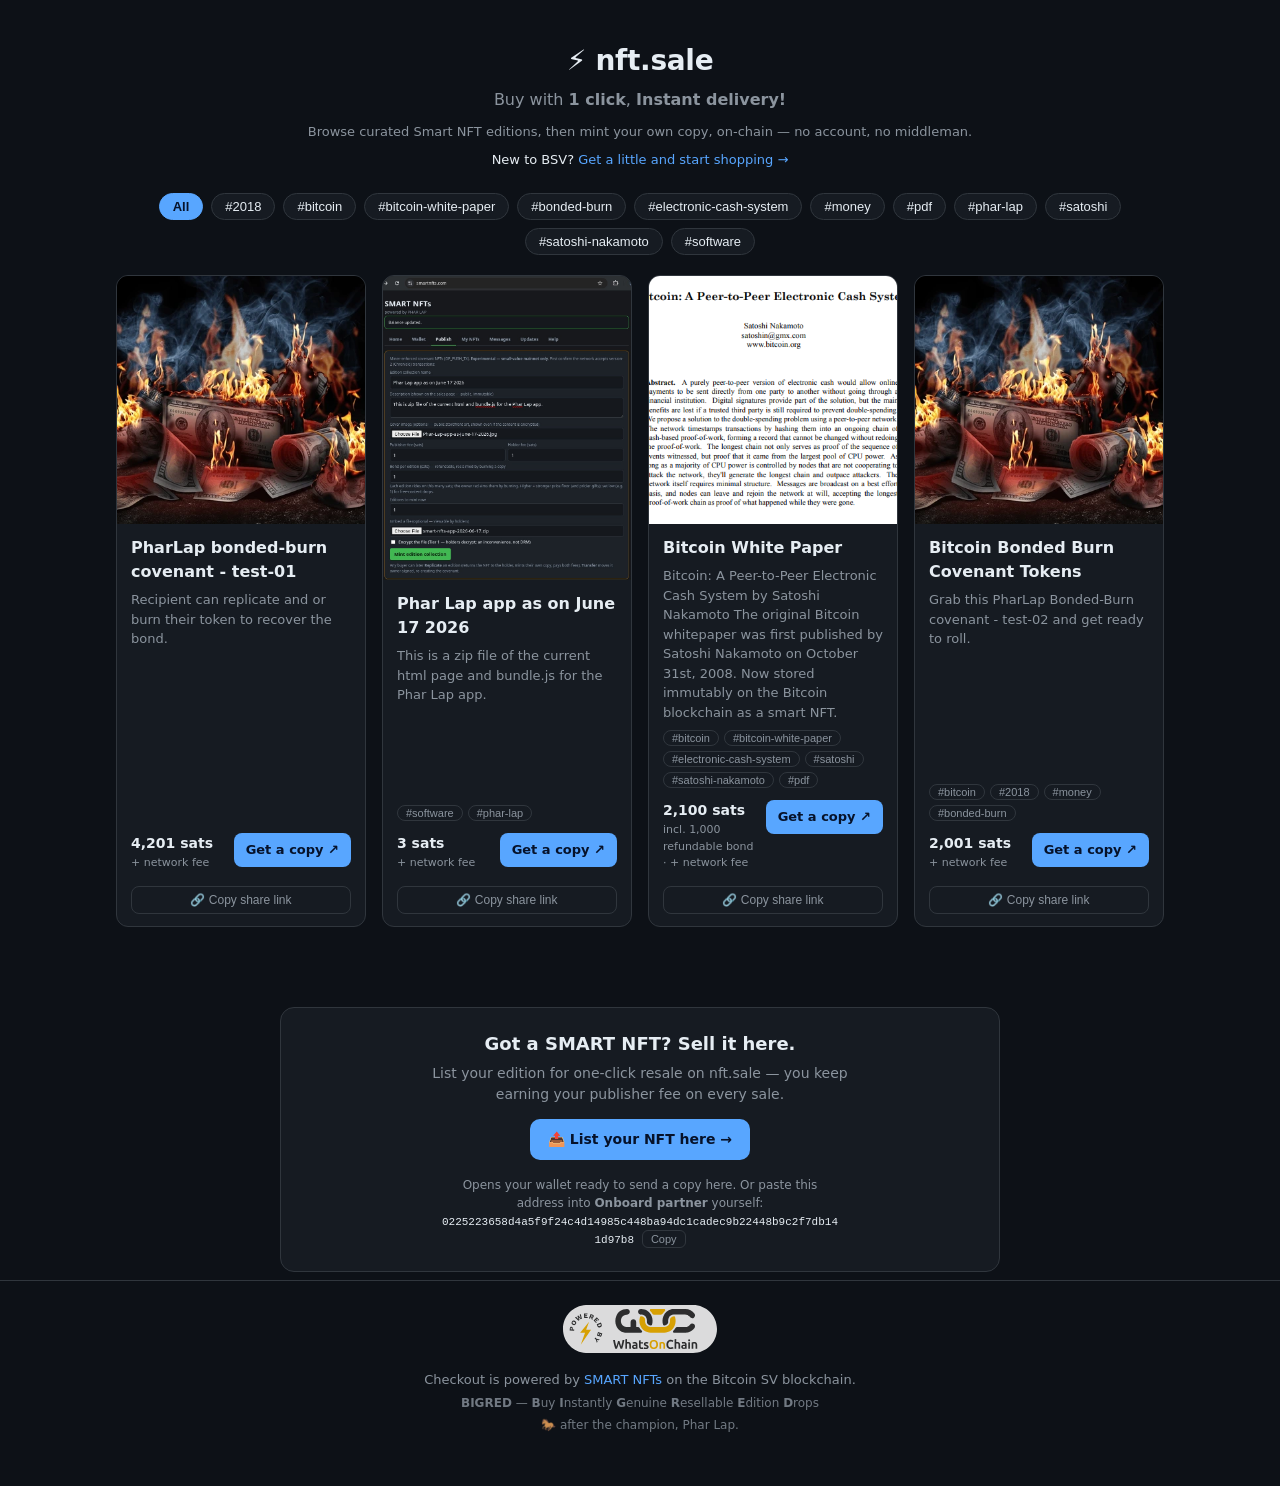
==== index.html @ ea32b281 "nft.sale: Open Graph / Twitter Card previews on share links Short-link redirect pages now carry OG +" ====
<!doctype html>
<html lang="en">
<head>
  <meta charset="utf-8" />
  <meta name="viewport" content="width=device-width, initial-scale=1" />
  <title>nft.sale — the SMART NFT sales ring</title>
  <meta name="description" content="The SMART NFT sales ring — buy your own copy of curated editions in one click, on-chain." />
  <meta property="og:type" content="website" />
  <meta property="og:site_name" content="nft.sale" />
  <meta property="og:title" content="nft.sale — the SMART NFT sales ring" />
  <meta property="og:description" content="Buy your own copy of curated SMART NFT editions in one click, on-chain — no account, no middleman." />
  <meta property="og:url" content="https://nft.sale/" />
  <meta name="twitter:card" content="summary" />
  <meta name="twitter:title" content="nft.sale — the SMART NFT sales ring" />
  <meta name="twitter:description" content="Buy your own copy of curated SMART NFT editions in one click, on-chain." />
  <link rel="stylesheet" href="style.css" />
</head>
<body>
  <header class="site-head">
    <h1 class="brand">⚡ nft.sale</h1>
    <p class="tagline">Buy with <b>1 click</b>, <b>Instant delivery!</b></p>
    <p class="howto">Browse curated Smart NFT editions, then mint your own copy, on-chain — no account, no middleman.</p>
    <p class="fund" id="fund" hidden>New to BSV? <a target="_blank" rel="noopener">Get a little and start shopping →</a></p>
  </header>

  <main>
    <nav id="filters" class="filters" aria-label="Categories"></nav>
    <section id="grid" class="grid"><p class="empty">Loading listings…</p></section>
  </main>

  <section class="sell" id="sell" hidden>
    <h2>Got a SMART NFT? Sell it here.</h2>
    <p>List your edition for one-click resale on nft.sale — you keep earning your publisher fee on every sale.</p>
    <a class="sell-cta" id="sellLink" target="_blank" rel="noopener">📤 List your NFT here →</a>
    <p class="sell-key">Opens your wallet ready to send a copy here. Or paste this address into <b>Onboard partner</b> yourself:<br>
      <code id="sellPub"></code> <button id="sellCopy" class="sell-copy">Copy</button></p>
  </section>

  <footer class="site-foot">
    <a href="https://whatsonchain.com" target="_blank" rel="noopener" aria-label="Powered by WhatsOnChain">
      <img src="brand/powered-by-whatsonchain-white.svg" alt="Powered by WhatsOnChain" class="woc-badge" />
    </a>
    <p>Checkout is powered by <a href="https://smartnfts.com" target="_blank" rel="noopener">SMART NFTs</a> on the Bitcoin SV blockchain.</p>
    <p class="flavour"><b>BIGRED</b> — <b>B</b>uy <b>I</b>nstantly <b>G</b>enuine <b>R</b>esellable <b>E</b>dition <b>D</b>rops</p>
    <p class="flavour">🐎 after the champion, Phar Lap.</p>
  </footer>

  <script src="app.js"></script>
</body>
</html>
---- style.css ----
:root {
  --bg: #0d1117; --panel: #161b22; --line: #30363d; --fg: #e6edf3; --muted: #8b949e; --accent: #58a6ff;
}
* { box-sizing: border-box; }
body {
  margin: 0; background: var(--bg); color: var(--fg);
  font: 16px/1.5 system-ui, -apple-system, Segoe UI, Roboto, sans-serif;
}
a { color: var(--accent); text-decoration: none; }

.site-head { text-align: center; padding: 40px 16px 24px; }
.brand { margin: 0; font-size: 28px; letter-spacing: -0.3px; }
.tagline { margin: 6px 0 0; color: var(--muted); }
.howto { margin: 10px 0 0; color: var(--muted); font-size: 13px; }
.fund { margin: 8px 0 0; font-size: 13px; }

main { max-width: 1080px; margin: 0 auto; padding: 0 16px 48px; }
/* Category filter bar */
.filters { display: flex; flex-wrap: wrap; gap: 8px; justify-content: center; margin: 0 0 20px; }
.filters:empty { display: none; }
.chip {
  background: var(--panel); color: var(--fg); border: 1px solid var(--line); border-radius: 999px;
  padding: 5px 13px; font-size: 13px; cursor: pointer;
}
.chip:hover { border-color: var(--accent); }
.chip.active { background: var(--accent); color: #06122a; border-color: var(--accent); font-weight: 600; }

.grid { display: grid; grid-template-columns: repeat(auto-fill, minmax(240px, 1fr)); gap: 16px; }
/* Per-card tags */
.card .tags { display: flex; flex-wrap: wrap; gap: 5px; margin: 2px 0 0; }
.card .tag { background: transparent; color: var(--muted); border: 1px solid var(--line); border-radius: 999px; padding: 1px 8px; font-size: 11px; cursor: pointer; }
.card .tag:hover { color: var(--accent); border-color: var(--accent); }
.empty { color: var(--muted); text-align: center; grid-column: 1 / -1; padding: 40px 0; }
.empty code { background: var(--panel); border: 1px solid var(--line); border-radius: 5px; padding: 1px 5px; }

.card { background: var(--panel); border: 1px solid var(--line); border-radius: 12px; overflow: hidden; display: flex; flex-direction: column; }
.card .cover { display: block; aspect-ratio: 1 / 1; background: #0b0e13; }
.card .cover img { width: 100%; height: 100%; object-fit: cover; display: block; }
.card .body { padding: 12px 14px; display: flex; flex-direction: column; gap: 6px; flex: 1; }
.card h2 { margin: 0; font-size: 16px; }
.card .desc { margin: 0; color: var(--muted); font-size: 13px; flex: 1; }
.card .row { display: flex; align-items: flex-start; justify-content: space-between; gap: 8px; margin-top: 6px; }
.card .price { font-weight: 600; font-size: 14px; }
.card .price .sub { display: block; color: var(--muted); font-weight: 400; font-size: 11px; margin-top: 1px; }
.card .buy {
  background: var(--accent); color: #06122a; font-weight: 600; font-size: 13px;
  padding: 7px 12px; border-radius: 8px; white-space: nowrap;
}
.card .copylink {
  margin-top: 8px; width: 100%; background: transparent; color: var(--muted);
  border: 1px solid var(--line); border-radius: 8px; padding: 6px 10px;
  font-size: 12px; cursor: pointer; transition: border-color .15s, color .15s;
}
.card .copylink:hover { border-color: var(--accent); color: var(--fg); }
.card .copylink.ok { color: #3fb950; border-color: #3fb950; }

.sell {
  max-width: 720px; margin: 32px auto 8px; padding: 22px 18px; text-align: center;
  background: var(--panel); border: 1px solid var(--line); border-radius: 14px;
}
.sell h2 { margin: 0 0 6px; font-size: 18px; }
.sell p { margin: 0 auto; color: var(--muted); font-size: 14px; max-width: 52ch; }
.sell-cta {
  display: inline-block; margin: 14px 0 4px; background: var(--accent); color: #06122a;
  font-weight: 600; font-size: 14px; padding: 10px 18px; border-radius: 10px;
}
.sell-key { font-size: 12px !important; margin-top: 12px !important; }
.sell-key code { word-break: break-all; color: var(--fg); font-size: 11px; }
.sell-copy {
  background: transparent; color: var(--muted); border: 1px solid var(--line);
  border-radius: 6px; padding: 2px 8px; font-size: 11px; cursor: pointer; margin-left: 4px;
}
.sell-copy:hover { border-color: var(--accent); color: var(--fg); }

.site-foot { text-align: center; color: var(--muted); font-size: 13px; padding: 24px 16px 48px; border-top: 1px solid var(--line); }
.scroll-sentinel { height: 1px; width: 100%; }
.woc-badge { height: 48px; width: auto; opacity: .85; margin-bottom: 8px; }
.woc-badge:hover { opacity: 1; }
.site-foot p { margin: 4px 0; }
.site-foot .flavour { font-size: 12px; opacity: 0.8; }
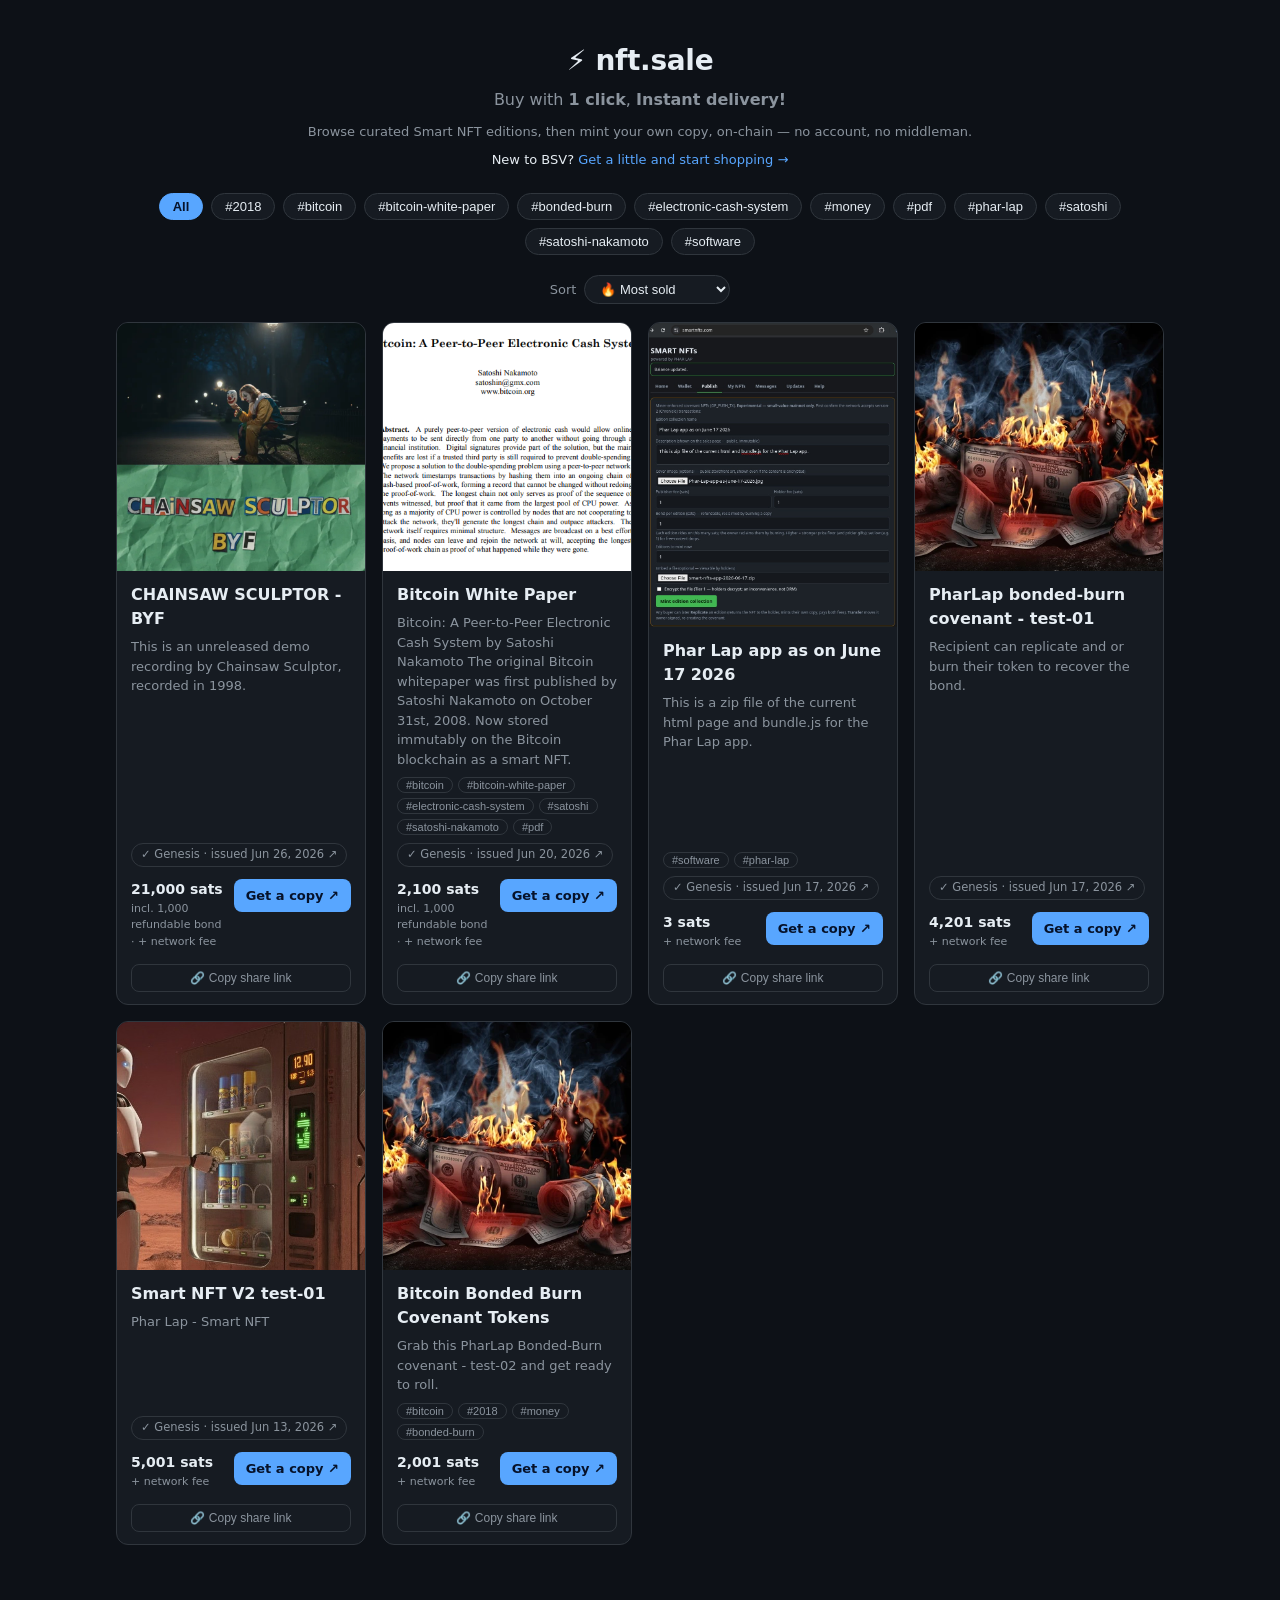
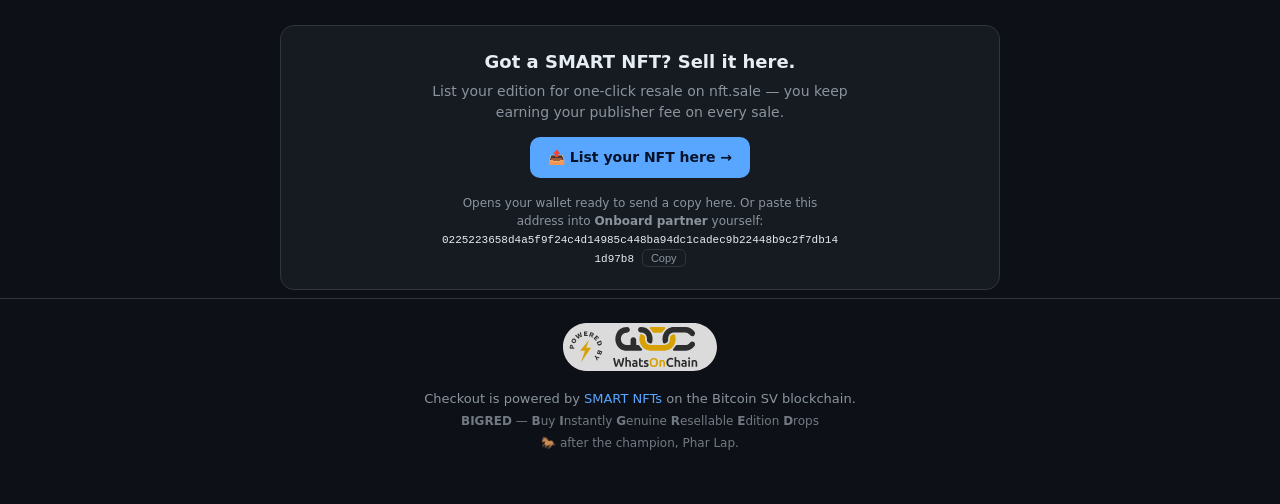
==== commit 4723a20d: "Sales: per-listing 'sold' badge + sort-by-sales Each card shows a 🔥 N-sold pill (copies bought throu" ====
--- a/index.html
+++ b/index.html
@@ -10,9 +10,13 @@
   <meta property="og:title" content="nft.sale — the SMART NFT sales ring" />
   <meta property="og:description" content="Buy your own copy of curated SMART NFT editions in one click, on-chain — no account, no middleman." />
   <meta property="og:url" content="https://nft.sale/" />
-  <meta name="twitter:card" content="summary" />
+  <meta property="og:image" content="https://nft.sale/brand/og-banner.jpg" />
+  <meta property="og:image:width" content="1344" />
+  <meta property="og:image:height" content="768" />
+  <meta name="twitter:card" content="summary_large_image" />
   <meta name="twitter:title" content="nft.sale — the SMART NFT sales ring" />
   <meta name="twitter:description" content="Buy your own copy of curated SMART NFT editions in one click, on-chain." />
+  <meta name="twitter:image" content="https://nft.sale/brand/og-banner.jpg" />
   <link rel="stylesheet" href="style.css" />
 </head>
 <body>
@@ -25,6 +29,15 @@
 
   <main>
     <nav id="filters" class="filters" aria-label="Categories"></nav>
+    <div class="sortbar" id="sortbar" hidden>
+      <label for="sort">Sort</label>
+      <select id="sort">
+        <option value="sold">🔥 Most sold</option>
+        <option value="new">🆕 Newest</option>
+        <option value="price-asc">Price: low → high</option>
+        <option value="price-desc">Price: high → low</option>
+      </select>
+    </div>
     <section id="grid" class="grid"><p class="empty">Loading listings…</p></section>
   </main>
 
--- a/style.css
+++ b/style.css
@@ -30,6 +30,17 @@
 .card .tags { display: flex; flex-wrap: wrap; gap: 5px; margin: 2px 0 0; }
 .card .tag { background: transparent; color: var(--muted); border: 1px solid var(--line); border-radius: 999px; padding: 1px 8px; font-size: 11px; cursor: pointer; }
 .card .tag:hover { color: var(--accent); border-color: var(--accent); }
+/* Validated-genesis badge — a small pill showing the verified genesis + issue date, linking to WhatsOnChain. */
+.card .genesis { color: var(--muted); font-size: 11.5px; border: 1px solid var(--line); border-radius: 999px; padding: 1px 9px; line-height: 1.7; white-space: nowrap; }
+.card .genesis:hover { color: #3fb950; border-color: #3fb950; }
+/* Badge row — validated-genesis + "sold" pills together. */
+.card .badges { display: flex; flex-wrap: wrap; gap: 6px; align-items: center; margin: 2px 0 0; }
+.card .sold { color: #ff8c42; font-size: 11.5px; font-weight: 600; border: 1px solid rgba(255, 140, 66, .5); border-radius: 999px; padding: 1px 9px; line-height: 1.7; white-space: nowrap; }
+/* Sort control (Most sold / Newest / Price) between the category filters and the grid. */
+.sortbar { display: flex; justify-content: center; align-items: center; gap: 8px; margin: 0 0 18px; color: var(--muted); font-size: 13px; }
+.sortbar[hidden] { display: none; }
+.sortbar select { background: var(--panel); color: var(--fg); border: 1px solid var(--line); border-radius: 999px; padding: 5px 11px; font-size: 13px; cursor: pointer; }
+.sortbar select:hover { border-color: var(--accent); }
 .empty { color: var(--muted); text-align: center; grid-column: 1 / -1; padding: 40px 0; }
 .empty code { background: var(--panel); border: 1px solid var(--line); border-radius: 5px; padding: 1px 5px; }
 
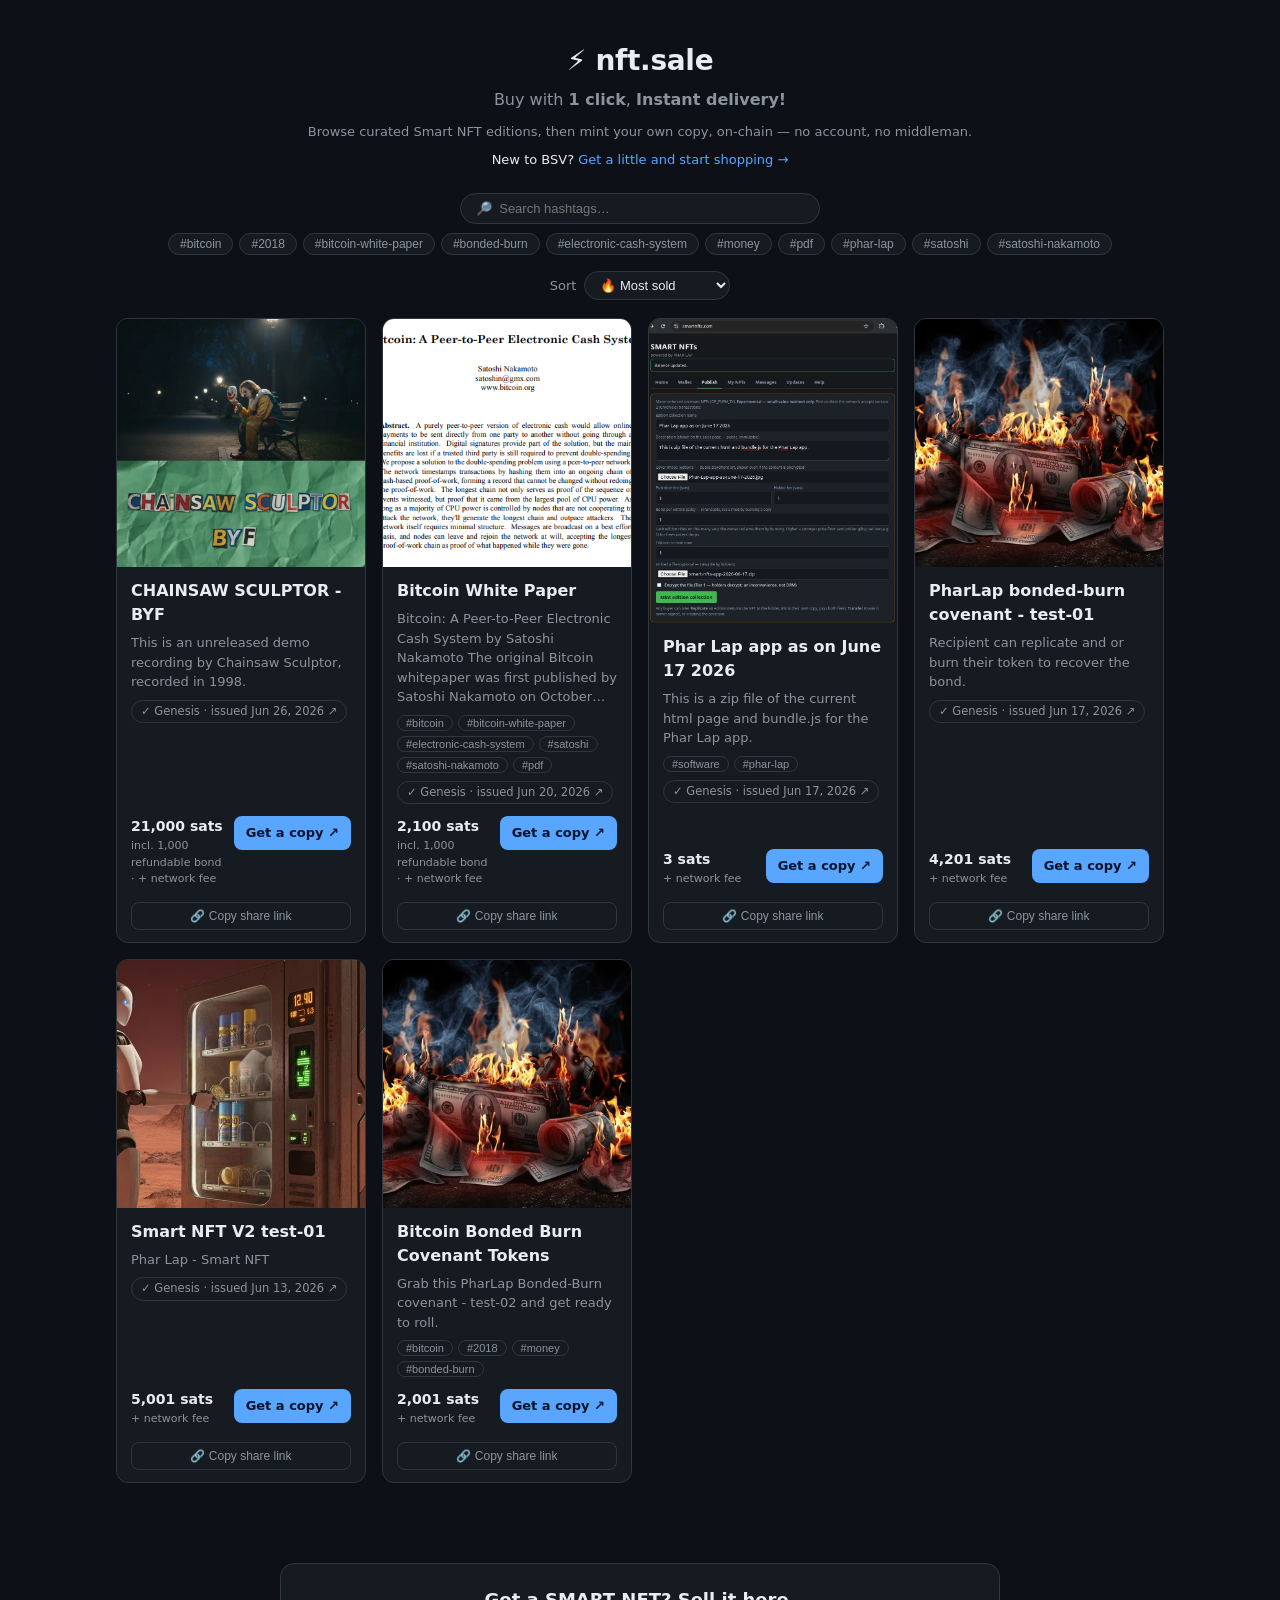
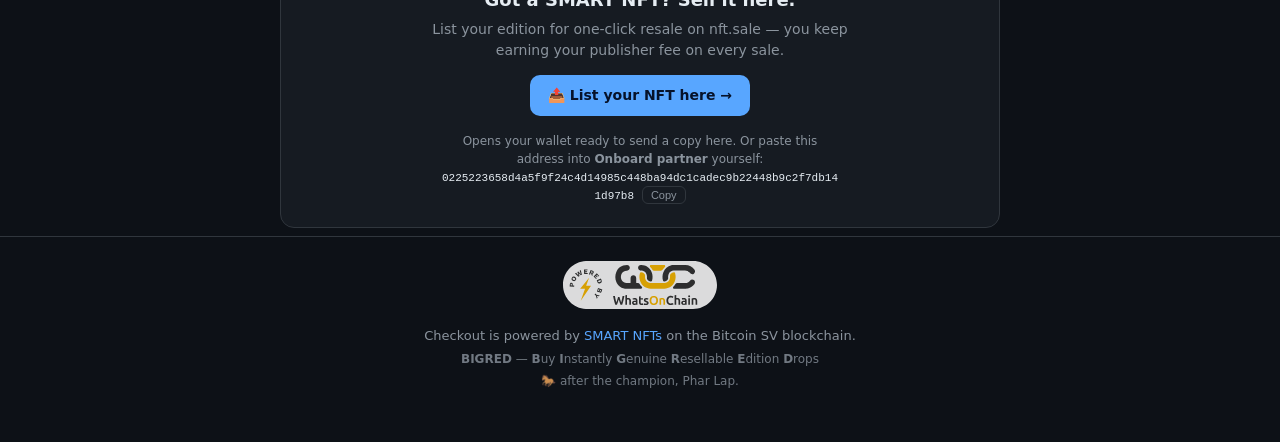
==== commit 31792c71: "Listings: clamp descriptions + category chips + hashtag search - Clamp card descriptions to ~5 lines" ====
--- a/index.html
+++ b/index.html
@@ -28,7 +28,11 @@
   </header>
 
   <main>
-    <nav id="filters" class="filters" aria-label="Categories"></nav>
+    <nav id="cats" class="cats" aria-label="Categories"></nav>
+    <div class="tagbar" id="tagbar" hidden>
+      <input id="tagSearch" class="tag-search" type="search" placeholder="🔎  Search hashtags…" autocomplete="off" aria-label="Search hashtags" />
+      <nav id="poptags" class="poptags" aria-label="Popular hashtags"></nav>
+    </div>
     <div class="sortbar" id="sortbar" hidden>
       <label for="sort">Sort</label>
       <select id="sort">
--- a/style.css
+++ b/style.css
@@ -15,15 +15,30 @@
 .fund { margin: 8px 0 0; font-size: 13px; }
 
 main { max-width: 1080px; margin: 0 auto; padding: 0 16px 48px; }
-/* Category filter bar */
-.filters { display: flex; flex-wrap: wrap; gap: 8px; justify-content: center; margin: 0 0 20px; }
-.filters:empty { display: none; }
+/* Content-type category bar (Audio / Images / … — only shown when ≥2 categories exist) */
+.cats { display: flex; flex-wrap: wrap; gap: 8px; justify-content: center; margin: 0 0 14px; }
+.cats:empty { display: none; }
 .chip {
   background: var(--panel); color: var(--fg); border: 1px solid var(--line); border-radius: 999px;
   padding: 5px 13px; font-size: 13px; cursor: pointer;
 }
 .chip:hover { border-color: var(--accent); }
 .chip.active { background: var(--accent); color: #06122a; border-color: var(--accent); font-weight: 600; }
+.chip .n { opacity: .6; font-weight: 400; margin-left: 4px; }
+.chip.active .n { opacity: .75; }
+/* Hashtag search + "popular hashtags" chips */
+.tagbar { display: flex; flex-direction: column; align-items: center; gap: 9px; margin: 0 0 16px; }
+.tagbar[hidden] { display: none; }
+.tag-search {
+  width: min(360px, 90%); background: var(--panel); color: var(--fg); border: 1px solid var(--line);
+  border-radius: 999px; padding: 7px 15px; font-size: 13px;
+}
+.tag-search:focus { outline: none; border-color: var(--accent); }
+.poptags { display: flex; flex-wrap: wrap; gap: 6px; justify-content: center; }
+.poptags:empty { display: none; }
+.poptags .chip { font-size: 12px; padding: 3px 11px; color: var(--muted); }
+.poptags .chip:hover { color: var(--fg); }
+.poptags .chip.active { color: #06122a; }
 
 .grid { display: grid; grid-template-columns: repeat(auto-fill, minmax(240px, 1fr)); gap: 16px; }
 /* Per-card tags */
@@ -49,8 +64,15 @@
 .card .cover img { width: 100%; height: 100%; object-fit: cover; display: block; }
 .card .body { padding: 12px 14px; display: flex; flex-direction: column; gap: 6px; flex: 1; }
 .card h2 { margin: 0; font-size: 16px; }
-.card .desc { margin: 0; color: var(--muted); font-size: 13px; flex: 1; }
-.card .row { display: flex; align-items: flex-start; justify-content: space-between; gap: 8px; margin-top: 6px; }
+/* Clamp long descriptions to ~5 lines so every card is a uniform height (the full text lives on the listing
+   page). The price row is pinned to the card bottom via margin-top:auto below, so short + long descriptions
+   still line their prices up. */
+.card .desc {
+  margin: 0; color: var(--muted); font-size: 13px;
+  display: -webkit-box; -webkit-box-orient: vertical; -webkit-line-clamp: 5; line-clamp: 5;
+  overflow: hidden; text-overflow: ellipsis;
+}
+.card .row { display: flex; align-items: flex-start; justify-content: space-between; gap: 8px; margin-top: auto; padding-top: 6px; }
 .card .price { font-weight: 600; font-size: 14px; }
 .card .price .sub { display: block; color: var(--muted); font-weight: 400; font-size: 11px; margin-top: 1px; }
 .card .buy {
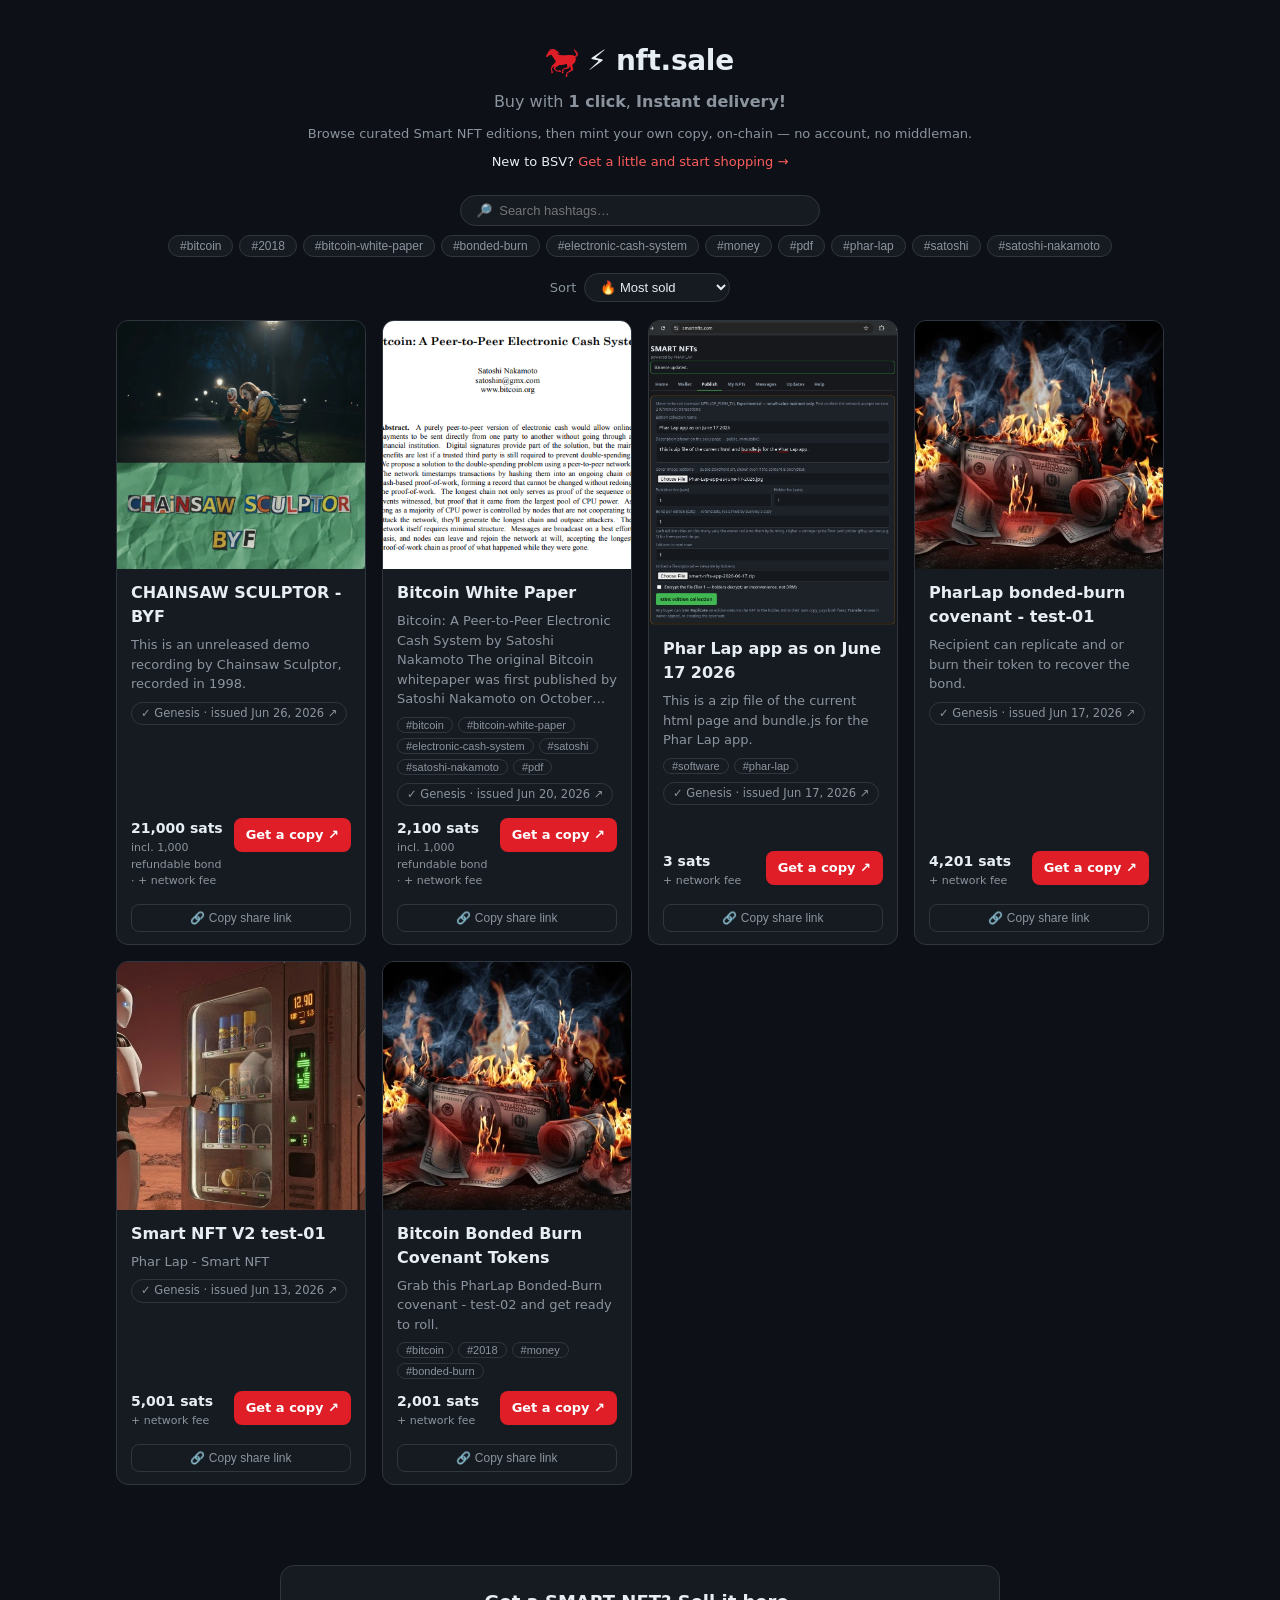
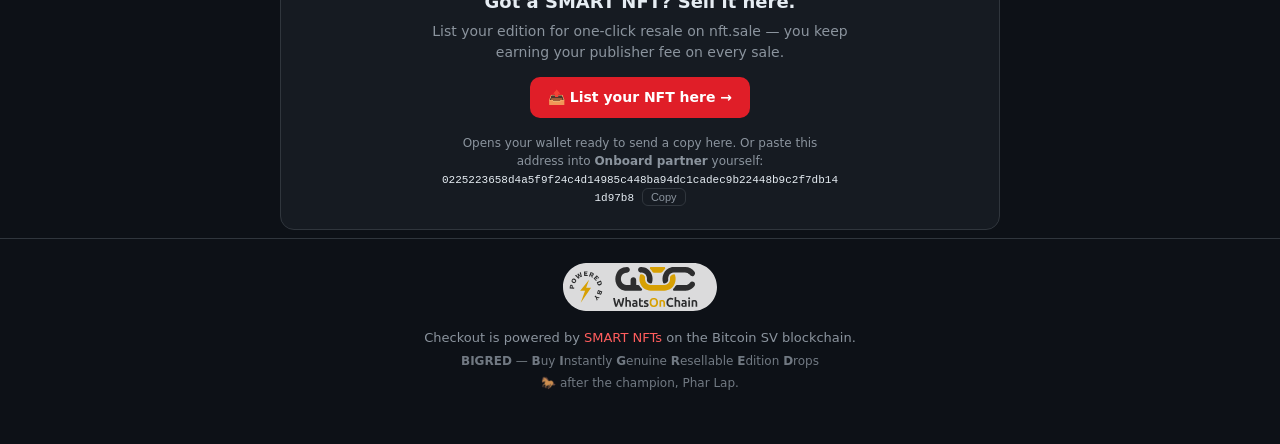
==== commit 624be439: "Brand: red 'BigRed' accent + red-horse logo (with lightning) in header - Shift the UI accent from bl" ====
--- a/index.html
+++ b/index.html
@@ -5,6 +5,7 @@
   <meta name="viewport" content="width=device-width, initial-scale=1" />
   <title>nft.sale — the SMART NFT sales ring</title>
   <meta name="description" content="The SMART NFT sales ring — buy your own copy of curated editions in one click, on-chain." />
+  <link rel="icon" type="image/svg+xml" href="brand/favicon.svg" />
   <meta property="og:type" content="website" />
   <meta property="og:site_name" content="nft.sale" />
   <meta property="og:title" content="nft.sale — the SMART NFT sales ring" />
@@ -21,7 +22,7 @@
 </head>
 <body>
   <header class="site-head">
-    <h1 class="brand">⚡ nft.sale</h1>
+    <h1 class="brand"><img class="brand-horse" src="brand/favicon.svg" alt="" />⚡ nft.sale</h1>
     <p class="tagline">Buy with <b>1 click</b>, <b>Instant delivery!</b></p>
     <p class="howto">Browse curated Smart NFT editions, then mint your own copy, on-chain — no account, no middleman.</p>
     <p class="fund" id="fund" hidden>New to BSV? <a target="_blank" rel="noopener">Get a little and start shopping →</a></p>
--- a/style.css
+++ b/style.css
@@ -1,15 +1,19 @@
 :root {
-  --bg: #0d1117; --panel: #161b22; --line: #30363d; --fg: #e6edf3; --muted: #8b949e; --accent: #58a6ff;
+  --bg: #0d1117; --panel: #161b22; --line: #30363d; --fg: #e6edf3; --muted: #8b949e;
+  /* BigRed accent: deep-red FILLS (--accent) carry white text (--accent-fg); a brighter red (--link) is used
+     for text + borders on the dark background, where the deep red alone would be too low-contrast. */
+  --accent: #e01e28; --accent-fg: #ffffff; --link: #ff5d5d;
 }
 * { box-sizing: border-box; }
 body {
   margin: 0; background: var(--bg); color: var(--fg);
   font: 16px/1.5 system-ui, -apple-system, Segoe UI, Roboto, sans-serif;
 }
-a { color: var(--accent); text-decoration: none; }
+a { color: var(--link); text-decoration: none; }
 
 .site-head { text-align: center; padding: 40px 16px 24px; }
-.brand { margin: 0; font-size: 28px; letter-spacing: -0.3px; }
+.brand { margin: 0; font-size: 28px; letter-spacing: -0.3px; display: inline-flex; align-items: center; gap: 9px; }
+.brand-horse { height: 32px; width: auto; }
 .tagline { margin: 6px 0 0; color: var(--muted); }
 .howto { margin: 10px 0 0; color: var(--muted); font-size: 13px; }
 .fund { margin: 8px 0 0; font-size: 13px; }
@@ -22,10 +26,10 @@
   background: var(--panel); color: var(--fg); border: 1px solid var(--line); border-radius: 999px;
   padding: 5px 13px; font-size: 13px; cursor: pointer;
 }
-.chip:hover { border-color: var(--accent); }
-.chip.active { background: var(--accent); color: #06122a; border-color: var(--accent); font-weight: 600; }
+.chip:hover { border-color: var(--link); }
+.chip.active { background: var(--accent); color: var(--accent-fg); border-color: var(--accent); font-weight: 600; }
 .chip .n { opacity: .6; font-weight: 400; margin-left: 4px; }
-.chip.active .n { opacity: .75; }
+.chip.active .n { opacity: .85; }
 /* Hashtag search + "popular hashtags" chips */
 .tagbar { display: flex; flex-direction: column; align-items: center; gap: 9px; margin: 0 0 16px; }
 .tagbar[hidden] { display: none; }
@@ -33,18 +37,18 @@
   width: min(360px, 90%); background: var(--panel); color: var(--fg); border: 1px solid var(--line);
   border-radius: 999px; padding: 7px 15px; font-size: 13px;
 }
-.tag-search:focus { outline: none; border-color: var(--accent); }
+.tag-search:focus { outline: none; border-color: var(--link); }
 .poptags { display: flex; flex-wrap: wrap; gap: 6px; justify-content: center; }
 .poptags:empty { display: none; }
 .poptags .chip { font-size: 12px; padding: 3px 11px; color: var(--muted); }
 .poptags .chip:hover { color: var(--fg); }
-.poptags .chip.active { color: #06122a; }
+.poptags .chip.active { color: var(--accent-fg); }
 
 .grid { display: grid; grid-template-columns: repeat(auto-fill, minmax(240px, 1fr)); gap: 16px; }
 /* Per-card tags */
 .card .tags { display: flex; flex-wrap: wrap; gap: 5px; margin: 2px 0 0; }
 .card .tag { background: transparent; color: var(--muted); border: 1px solid var(--line); border-radius: 999px; padding: 1px 8px; font-size: 11px; cursor: pointer; }
-.card .tag:hover { color: var(--accent); border-color: var(--accent); }
+.card .tag:hover { color: var(--link); border-color: var(--link); }
 /* Validated-genesis badge — a small pill showing the verified genesis + issue date, linking to WhatsOnChain. */
 .card .genesis { color: var(--muted); font-size: 11.5px; border: 1px solid var(--line); border-radius: 999px; padding: 1px 9px; line-height: 1.7; white-space: nowrap; }
 .card .genesis:hover { color: #3fb950; border-color: #3fb950; }
@@ -55,7 +59,7 @@
 .sortbar { display: flex; justify-content: center; align-items: center; gap: 8px; margin: 0 0 18px; color: var(--muted); font-size: 13px; }
 .sortbar[hidden] { display: none; }
 .sortbar select { background: var(--panel); color: var(--fg); border: 1px solid var(--line); border-radius: 999px; padding: 5px 11px; font-size: 13px; cursor: pointer; }
-.sortbar select:hover { border-color: var(--accent); }
+.sortbar select:hover { border-color: var(--link); }
 .empty { color: var(--muted); text-align: center; grid-column: 1 / -1; padding: 40px 0; }
 .empty code { background: var(--panel); border: 1px solid var(--line); border-radius: 5px; padding: 1px 5px; }
 
@@ -76,7 +80,7 @@
 .card .price { font-weight: 600; font-size: 14px; }
 .card .price .sub { display: block; color: var(--muted); font-weight: 400; font-size: 11px; margin-top: 1px; }
 .card .buy {
-  background: var(--accent); color: #06122a; font-weight: 600; font-size: 13px;
+  background: var(--accent); color: var(--accent-fg); font-weight: 600; font-size: 13px;
   padding: 7px 12px; border-radius: 8px; white-space: nowrap;
 }
 .card .copylink {
@@ -84,7 +88,7 @@
   border: 1px solid var(--line); border-radius: 8px; padding: 6px 10px;
   font-size: 12px; cursor: pointer; transition: border-color .15s, color .15s;
 }
-.card .copylink:hover { border-color: var(--accent); color: var(--fg); }
+.card .copylink:hover { border-color: var(--link); color: var(--fg); }
 .card .copylink.ok { color: #3fb950; border-color: #3fb950; }
 
 .sell {
@@ -94,7 +98,7 @@
 .sell h2 { margin: 0 0 6px; font-size: 18px; }
 .sell p { margin: 0 auto; color: var(--muted); font-size: 14px; max-width: 52ch; }
 .sell-cta {
-  display: inline-block; margin: 14px 0 4px; background: var(--accent); color: #06122a;
+  display: inline-block; margin: 14px 0 4px; background: var(--accent); color: var(--accent-fg);
   font-weight: 600; font-size: 14px; padding: 10px 18px; border-radius: 10px;
 }
 .sell-key { font-size: 12px !important; margin-top: 12px !important; }
@@ -103,7 +107,7 @@
   background: transparent; color: var(--muted); border: 1px solid var(--line);
   border-radius: 6px; padding: 2px 8px; font-size: 11px; cursor: pointer; margin-left: 4px;
 }
-.sell-copy:hover { border-color: var(--accent); color: var(--fg); }
+.sell-copy:hover { border-color: var(--link); color: var(--fg); }
 
 .site-foot { text-align: center; color: var(--muted); font-size: 13px; padding: 24px 16px 48px; border-top: 1px solid var(--line); }
 .scroll-sentinel { height: 1px; width: 100%; }
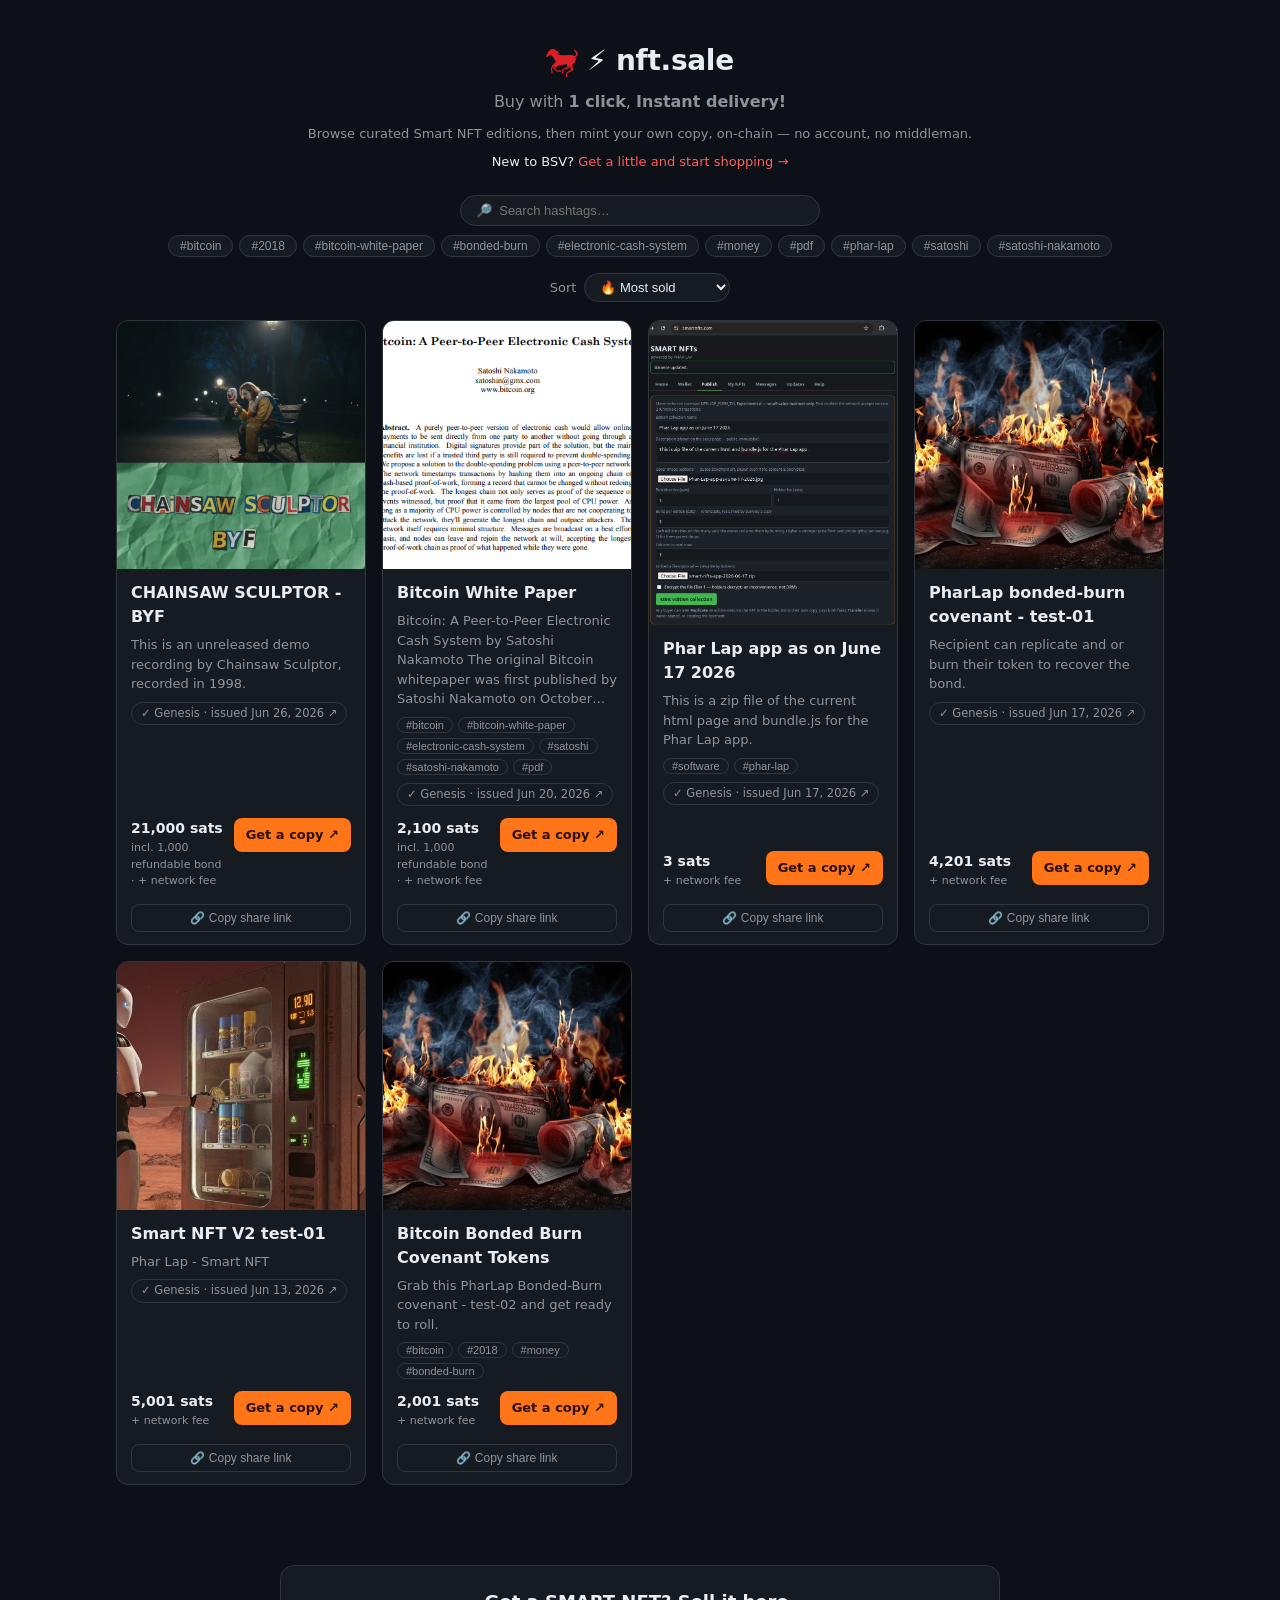
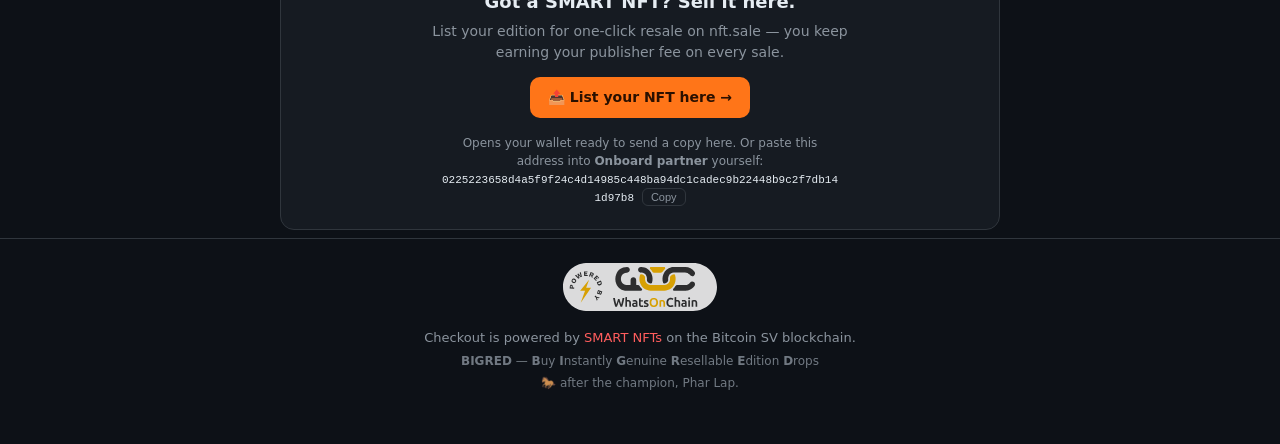
==== commit 64e35685: "Theme layer: brand.json drives the whole site identity (fork-friendly) BigRed is a template for many" ====
--- a/index.html
+++ b/index.html
@@ -48,7 +48,7 @@
 
   <section class="sell" id="sell" hidden>
     <h2>Got a SMART NFT? Sell it here.</h2>
-    <p>List your edition for one-click resale on nft.sale — you keep earning your publisher fee on every sale.</p>
+    <p id="sellText">List your edition for one-click resale on nft.sale — you keep earning your publisher fee on every sale.</p>
     <a class="sell-cta" id="sellLink" target="_blank" rel="noopener">📤 List your NFT here →</a>
     <p class="sell-key">Opens your wallet ready to send a copy here. Or paste this address into <b>Onboard partner</b> yourself:<br>
       <code id="sellPub"></code> <button id="sellCopy" class="sell-copy">Copy</button></p>
--- a/style.css
+++ b/style.css
@@ -3,6 +3,10 @@
   /* BigRed accent: deep-red FILLS (--accent) carry white text (--accent-fg); a brighter red (--link) is used
      for text + borders on the dark background, where the deep red alone would be too low-contrast. */
   --accent: #e01e28; --accent-fg: #ffffff; --link: #ff5d5d;
+  /* CTA colour for the primary purchase actions — red reads as "danger/stop", the wrong signal on a Buy button.
+     Red stays the brand/identity colour (logo, links, active filters); the buy/list actions use a glowing-ember
+     orange (on-theme with the Fire Horse, and a proven high-converting CTA) with near-black text for contrast. */
+  --cta: #ff7518; --cta-fg: #2a1000;
 }
 * { box-sizing: border-box; }
 body {
@@ -80,7 +84,7 @@
 .card .price { font-weight: 600; font-size: 14px; }
 .card .price .sub { display: block; color: var(--muted); font-weight: 400; font-size: 11px; margin-top: 1px; }
 .card .buy {
-  background: var(--accent); color: var(--accent-fg); font-weight: 600; font-size: 13px;
+  background: var(--cta); color: var(--cta-fg); font-weight: 700; font-size: 13px;
   padding: 7px 12px; border-radius: 8px; white-space: nowrap;
 }
 .card .copylink {
@@ -98,8 +102,8 @@
 .sell h2 { margin: 0 0 6px; font-size: 18px; }
 .sell p { margin: 0 auto; color: var(--muted); font-size: 14px; max-width: 52ch; }
 .sell-cta {
-  display: inline-block; margin: 14px 0 4px; background: var(--accent); color: var(--accent-fg);
-  font-weight: 600; font-size: 14px; padding: 10px 18px; border-radius: 10px;
+  display: inline-block; margin: 14px 0 4px; background: var(--cta); color: var(--cta-fg);
+  font-weight: 700; font-size: 14px; padding: 10px 18px; border-radius: 10px;
 }
 .sell-key { font-size: 12px !important; margin-top: 12px !important; }
 .sell-key code { word-break: break-all; color: var(--fg); font-size: 11px; }
